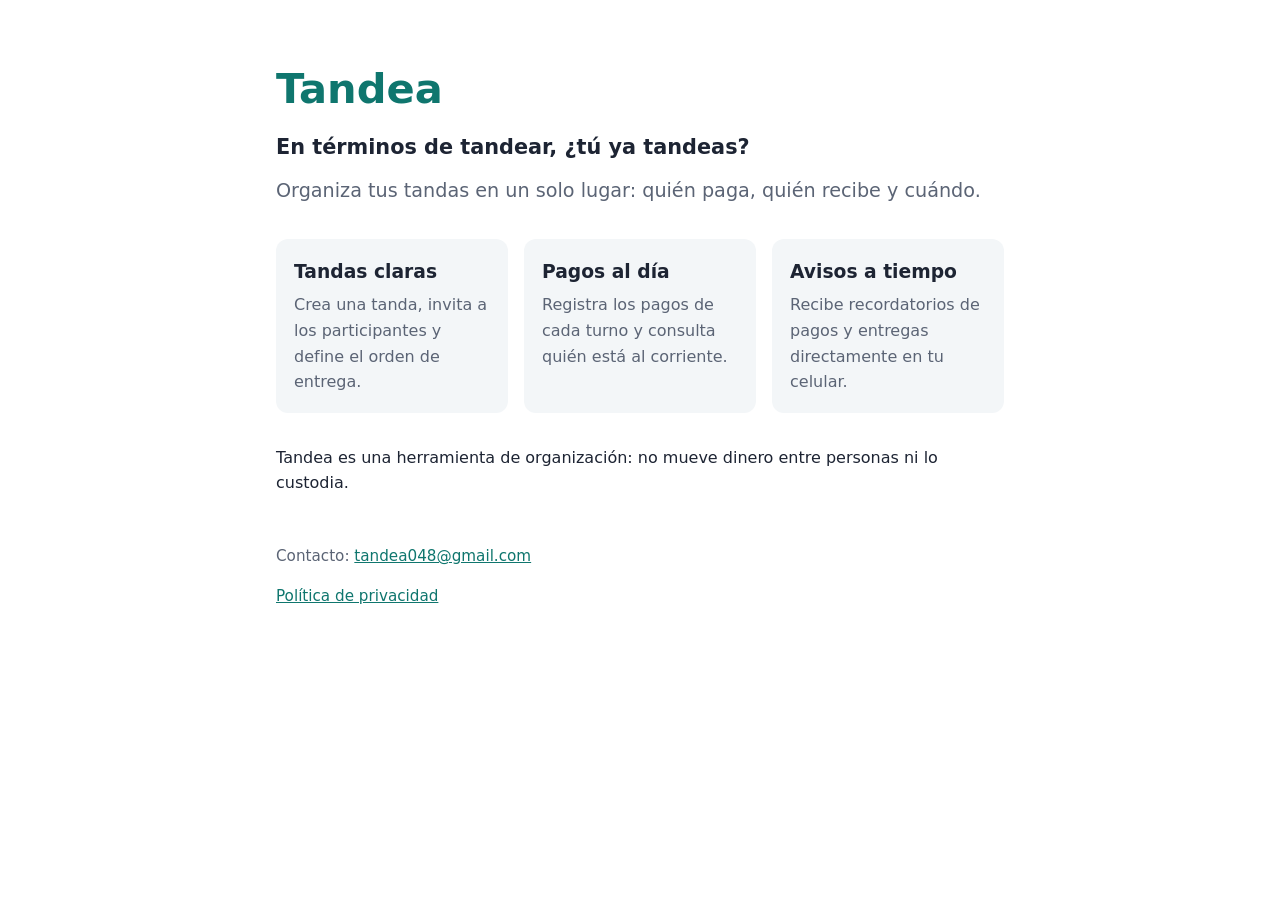
==== index.html @ 9097ab97 "Sitio web y politica de privacidad" ====
<!doctype html>
<html lang="es">
<head>
  <meta charset="utf-8">
  <meta name="viewport" content="width=device-width, initial-scale=1">
  <title>Tandea</title>
  <meta name="description" content="Tandea: organiza tus tandas de forma simple, con pagos, entregas y recordatorios.">
  <style>
    :root { --bg:#fff; --fg:#1d2433; --muted:#5b6475; --brand:#0f766e; --card:#f3f6f8; }
    @media (prefers-color-scheme: dark) {
      :root { --bg:#10151c; --fg:#e8ecf2; --muted:#a3adbd; --brand:#2dd4bf; --card:#1a222d; }
    }
    * { box-sizing: border-box; }
    body { margin:0; font-family: system-ui, -apple-system, "Segoe UI", Roboto, sans-serif; background:var(--bg); color:var(--fg); line-height:1.6; }
    main { max-width: 760px; margin: 0 auto; padding: 56px 16px; }
    h1 { font-size: 2.6rem; margin: 0 0 8px; color: var(--brand); }
    .slogan { font-size: 1.3rem; font-weight: 600; margin: 0 0 12px; }
    .lead { font-size: 1.2rem; color: var(--muted); margin: 0 0 32px; }
    .grid { display:grid; gap:16px; grid-template-columns: repeat(auto-fit, minmax(210px, 1fr)); margin: 32px 0; }
    .card { background: var(--card); border-radius: 12px; padding: 18px; }
    .card h3 { margin: 0 0 6px; }
    .card p { margin: 0; color: var(--muted); }
    footer { margin-top: 48px; color: var(--muted); font-size: .95rem; }
    a { color: var(--brand); }
  </style>
</head>
<body>
  <main>
    <h1>Tandea</h1>
    <p class="slogan">En términos de tandear, ¿tú ya tandeas?</p>
    <p class="lead">Organiza tus tandas en un solo lugar: quién paga, quién recibe y cuándo.</p>

    <div class="grid">
      <div class="card"><h3>Tandas claras</h3><p>Crea una tanda, invita a los participantes y define el orden de entrega.</p></div>
      <div class="card"><h3>Pagos al día</h3><p>Registra los pagos de cada turno y consulta quién está al corriente.</p></div>
      <div class="card"><h3>Avisos a tiempo</h3><p>Recibe recordatorios de pagos y entregas directamente en tu celular.</p></div>
    </div>

    <p>Tandea es una herramienta de organización: no mueve dinero entre personas ni lo custodia.</p>

    <footer>
      <p>Contacto: <a href="mailto:tandea048@gmail.com">tandea048@gmail.com</a></p>
      <p><a href="privacidad.html">Política de privacidad</a></p>
    </footer>
  </main>
</body>
</html>
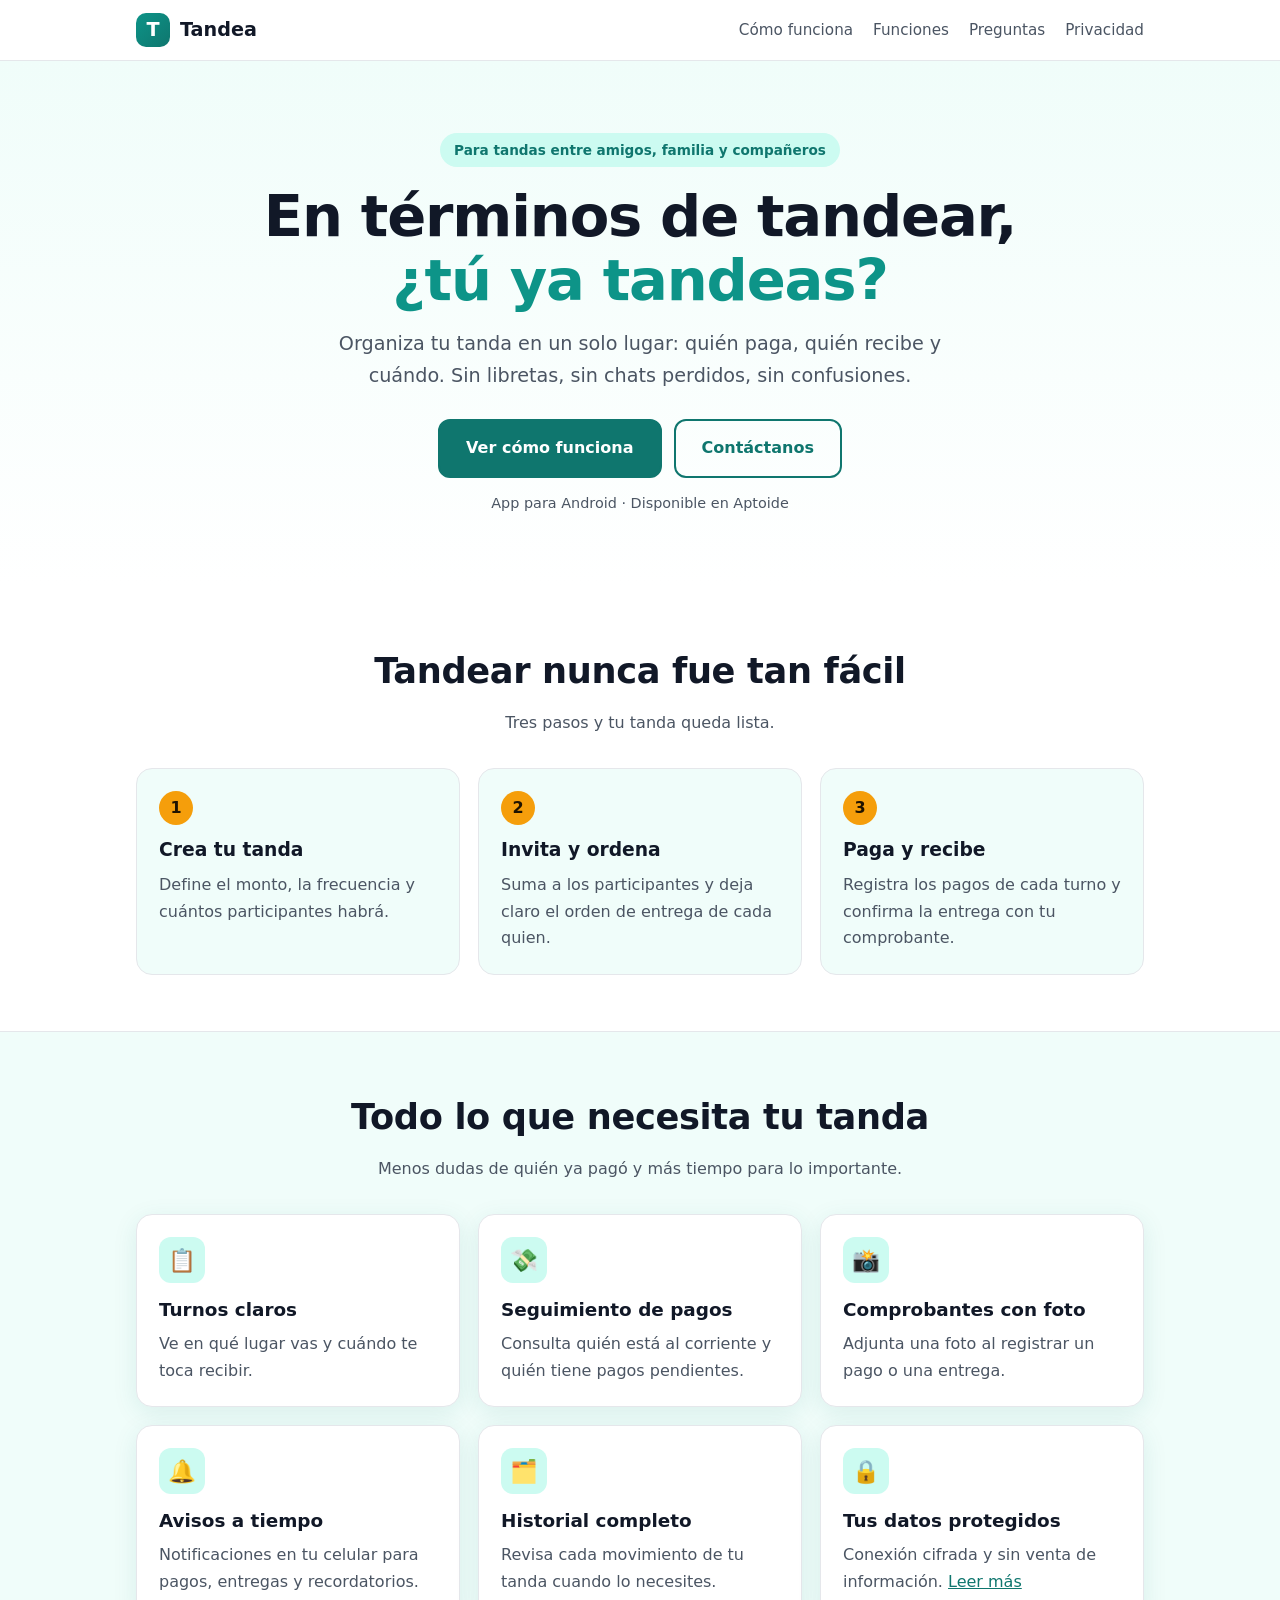
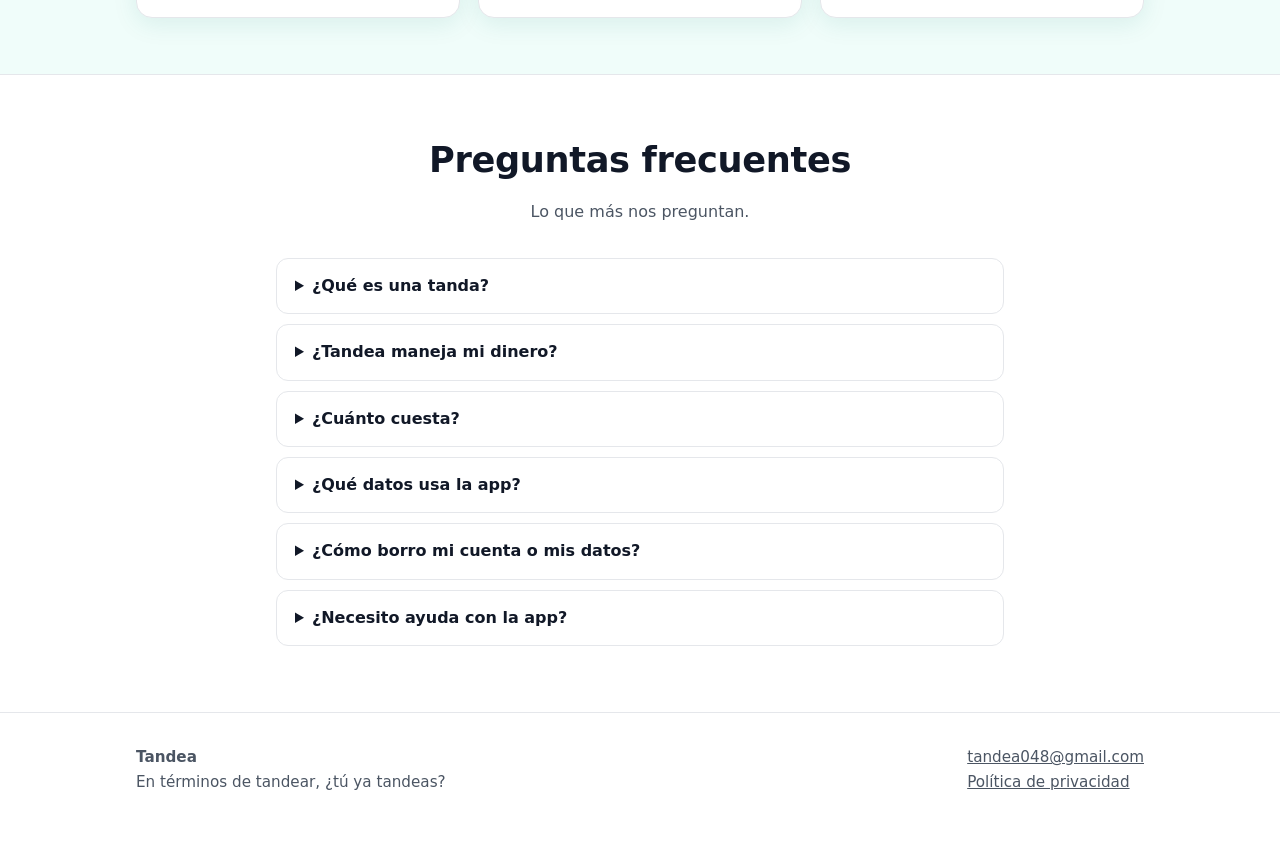
==== commit ea31914a: "Rediseno de la landing y la politica de privacidad" ====
--- a/index.html
+++ b/index.html
@@ -3,45 +3,110 @@
 <head>
   <meta charset="utf-8">
   <meta name="viewport" content="width=device-width, initial-scale=1">
-  <title>Tandea</title>
-  <meta name="description" content="Tandea: organiza tus tandas de forma simple, con pagos, entregas y recordatorios.">
-  <style>
-    :root { --bg:#fff; --fg:#1d2433; --muted:#5b6475; --brand:#0f766e; --card:#f3f6f8; }
-    @media (prefers-color-scheme: dark) {
-      :root { --bg:#10151c; --fg:#e8ecf2; --muted:#a3adbd; --brand:#2dd4bf; --card:#1a222d; }
-    }
-    * { box-sizing: border-box; }
-    body { margin:0; font-family: system-ui, -apple-system, "Segoe UI", Roboto, sans-serif; background:var(--bg); color:var(--fg); line-height:1.6; }
-    main { max-width: 760px; margin: 0 auto; padding: 56px 16px; }
-    h1 { font-size: 2.6rem; margin: 0 0 8px; color: var(--brand); }
-    .slogan { font-size: 1.3rem; font-weight: 600; margin: 0 0 12px; }
-    .lead { font-size: 1.2rem; color: var(--muted); margin: 0 0 32px; }
-    .grid { display:grid; gap:16px; grid-template-columns: repeat(auto-fit, minmax(210px, 1fr)); margin: 32px 0; }
-    .card { background: var(--card); border-radius: 12px; padding: 18px; }
-    .card h3 { margin: 0 0 6px; }
-    .card p { margin: 0; color: var(--muted); }
-    footer { margin-top: 48px; color: var(--muted); font-size: .95rem; }
-    a { color: var(--brand); }
-  </style>
+  <title>Tandea · Organiza tus tandas</title>
+  <meta name="description" content="Tandea: organiza tus tandas en un solo lugar. Turnos, pagos, entregas y recordatorios en tu celular.">
+  <meta name="theme-color" content="#0d9488">
+  <meta property="og:title" content="Tandea · En términos de tandear, ¿tú ya tandeas?">
+  <meta property="og:description" content="Organiza tus tandas: quién paga, quién recibe y cuándo.">
+  <meta property="og:type" content="website">
+  <link rel="icon" href="data:image/svg+xml,%3Csvg xmlns='http://www.w3.org/2000/svg' viewBox='0 0 100 100'%3E%3Crect width='100' height='100' rx='24' fill='%230d9488'/%3E%3Ctext x='50' y='70' font-size='62' font-weight='800' text-anchor='middle' fill='white' font-family='Arial'%3ET%3C/text%3E%3C/svg%3E">
+  <link rel="stylesheet" href="style.css">
 </head>
 <body>
-  <main>
-    <h1>Tandea</h1>
-    <p class="slogan">En términos de tandear, ¿tú ya tandeas?</p>
-    <p class="lead">Organiza tus tandas en un solo lugar: quién paga, quién recibe y cuándo.</p>
+  <header class="nav">
+    <div class="wrap">
+      <a class="logo" href="#inicio"><span class="logo-mark">T</span> Tandea</a>
+      <ul>
+        <li><a href="#como-funciona">Cómo funciona</a></li>
+        <li><a href="#funciones">Funciones</a></li>
+        <li><a href="#faq">Preguntas</a></li>
+        <li><a href="privacidad.html">Privacidad</a></li>
+      </ul>
+    </div>
+  </header>
 
-    <div class="grid">
-      <div class="card"><h3>Tandas claras</h3><p>Crea una tanda, invita a los participantes y define el orden de entrega.</p></div>
-      <div class="card"><h3>Pagos al día</h3><p>Registra los pagos de cada turno y consulta quién está al corriente.</p></div>
-      <div class="card"><h3>Avisos a tiempo</h3><p>Recibe recordatorios de pagos y entregas directamente en tu celular.</p></div>
+  <main id="inicio">
+    <div class="hero">
+      <div class="wrap">
+        <span class="badge">Para tandas entre amigos, familia y compañeros</span>
+        <h1>En términos de tandear,<br><span>¿tú ya tandeas?</span></h1>
+        <p class="lead">Organiza tu tanda en un solo lugar: quién paga, quién recibe y cuándo. Sin libretas, sin chats perdidos, sin confusiones.</p>
+        <div class="cta-row">
+          <a class="btn" href="#como-funciona">Ver cómo funciona</a>
+          <a class="btn ghost" href="mailto:tandea048@gmail.com">Contáctanos</a>
+        </div>
+        <p class="note">App para Android · Disponible en Aptoide</p>
+      </div>
     </div>
 
-    <p>Tandea es una herramienta de organización: no mueve dinero entre personas ni lo custodia.</p>
+    <section id="como-funciona">
+      <div class="wrap center">
+        <h2>Tandear nunca fue tan fácil</h2>
+        <p class="sub">Tres pasos y tu tanda queda lista.</p>
+        <div class="steps" style="text-align:left">
+          <div class="step"><h3>Crea tu tanda</h3><p>Define el monto, la frecuencia y cuántos participantes habrá.</p></div>
+          <div class="step"><h3>Invita y ordena</h3><p>Suma a los participantes y deja claro el orden de entrega de cada quien.</p></div>
+          <div class="step"><h3>Paga y recibe</h3><p>Registra los pagos de cada turno y confirma la entrega con tu comprobante.</p></div>
+        </div>
+      </div>
+    </section>
 
-    <footer>
-      <p>Contacto: <a href="mailto:tandea048@gmail.com">tandea048@gmail.com</a></p>
-      <p><a href="privacidad.html">Política de privacidad</a></p>
-    </footer>
+    <section id="funciones" class="band">
+      <div class="wrap">
+        <div class="center">
+          <h2>Todo lo que necesita tu tanda</h2>
+          <p class="sub">Menos dudas de quién ya pagó y más tiempo para lo importante.</p>
+        </div>
+        <div class="grid">
+          <div class="card"><div class="icon">📋</div><h3>Turnos claros</h3><p>Ve en qué lugar vas y cuándo te toca recibir.</p></div>
+          <div class="card"><div class="icon">💸</div><h3>Seguimiento de pagos</h3><p>Consulta quién está al corriente y quién tiene pagos pendientes.</p></div>
+          <div class="card"><div class="icon">📸</div><h3>Comprobantes con foto</h3><p>Adjunta una foto al registrar un pago o una entrega.</p></div>
+          <div class="card"><div class="icon">🔔</div><h3>Avisos a tiempo</h3><p>Notificaciones en tu celular para pagos, entregas y recordatorios.</p></div>
+          <div class="card"><div class="icon">🗂️</div><h3>Historial completo</h3><p>Revisa cada movimiento de tu tanda cuando lo necesites.</p></div>
+          <div class="card"><div class="icon">🔒</div><h3>Tus datos protegidos</h3><p>Conexión cifrada y sin venta de información. <a href="privacidad.html">Leer más</a></p></div>
+        </div>
+      </div>
+    </section>
+
+    <section id="faq">
+      <div class="wrap" style="max-width:760px">
+        <div class="center">
+          <h2>Preguntas frecuentes</h2>
+          <p class="sub">Lo que más nos preguntan.</p>
+        </div>
+        <details>
+          <summary>¿Qué es una tanda?</summary>
+          <p>Es un ahorro en grupo: cada participante aporta una cantidad cada periodo y, por turnos, uno de ellos recibe el total.</p>
+        </details>
+        <details>
+          <summary>¿Tandea maneja mi dinero?</summary>
+          <p>No. Tandea es una herramienta de organización: sirve para llevar el control de turnos, pagos y entregas, pero no mueve ni custodia dinero.</p>
+        </details>
+        <details>
+          <summary>¿Cuánto cuesta?</summary>
+          <p>Descargar la app no tiene costo.</p>
+        </details>
+        <details>
+          <summary>¿Qué datos usa la app?</summary>
+          <p>Tu nombre, correo y la información de tus tandas. Todo el detalle está en la <a href="privacidad.html">política de privacidad</a>.</p>
+        </details>
+        <details>
+          <summary>¿Cómo borro mi cuenta o mis datos?</summary>
+          <p>Escríbenos a <a href="mailto:tandea048@gmail.com">tandea048@gmail.com</a> y los eliminamos.</p>
+        </details>
+        <details>
+          <summary>¿Necesito ayuda con la app?</summary>
+          <p>Escríbenos a <a href="mailto:tandea048@gmail.com">tandea048@gmail.com</a>. Respondemos lo antes posible.</p>
+        </details>
+      </div>
+    </section>
   </main>
+
+  <footer>
+    <div class="wrap">
+      <div><strong>Tandea</strong><br>En términos de tandear, ¿tú ya tandeas?</div>
+      <div><a href="mailto:tandea048@gmail.com">tandea048@gmail.com</a><br><a href="privacidad.html">Política de privacidad</a></div>
+    </div>
+  </footer>
 </body>
 </html>
--- a/style.css
+++ b/style.css
@@ -0,0 +1,154 @@
+:root {
+  --bg: #ffffff;
+  --bg-soft: #f0fdfa;
+  --card: #ffffff;
+  --fg: #111827;
+  --muted: #4b5563;
+  --line: #e5e7eb;
+  --brand: #0d9488;
+  --brand-dark: #0f766e;
+  --brand-light: #ccfbf1;
+  --accent: #f59e0b;
+  --radius: 16px;
+  --shadow: 0 6px 24px rgba(15, 118, 110, 0.10);
+}
+
+@media (prefers-color-scheme: dark) {
+  :root {
+    --bg: #0b1114;
+    --bg-soft: #0f1a1c;
+    --card: #131d20;
+    --fg: #e8f0ef;
+    --muted: #9db0ae;
+    --line: #223033;
+    --brand: #2dd4bf;
+    --brand-dark: #14b8a6;
+    --brand-light: #123a37;
+    --accent: #fbbf24;
+    --shadow: 0 6px 24px rgba(0, 0, 0, 0.35);
+  }
+}
+
+* { box-sizing: border-box; }
+html { scroll-behavior: smooth; }
+
+body {
+  margin: 0;
+  font-family: system-ui, -apple-system, "Segoe UI", Roboto, sans-serif;
+  background: var(--bg);
+  color: var(--fg);
+  line-height: 1.65;
+  -webkit-text-size-adjust: 100%;
+}
+
+a { color: var(--brand-dark); }
+@media (prefers-color-scheme: dark) { a { color: var(--brand); } }
+
+.wrap { max-width: 1040px; margin: 0 auto; padding: 0 16px; }
+
+/* Navegación */
+.nav {
+  position: sticky; top: 0; z-index: 10;
+  background: color-mix(in srgb, var(--bg) 88%, transparent);
+  backdrop-filter: blur(8px);
+  border-bottom: 1px solid var(--line);
+}
+.nav .wrap { display: flex; align-items: center; justify-content: space-between; height: 60px; }
+.logo { display: flex; align-items: center; gap: 10px; font-weight: 800; font-size: 1.2rem; color: var(--fg); text-decoration: none; }
+.logo-mark {
+  width: 34px; height: 34px; border-radius: 10px;
+  background: linear-gradient(135deg, var(--brand), var(--brand-dark));
+  display: grid; place-items: center; color: #fff; font-weight: 800;
+}
+.nav ul { list-style: none; display: flex; gap: 20px; margin: 0; padding: 0; }
+.nav ul a { text-decoration: none; color: var(--muted); font-weight: 500; font-size: .95rem; }
+.nav ul a:hover { color: var(--fg); }
+@media (max-width: 620px) { .nav ul { display: none; } }
+
+/* Hero */
+.hero { background: linear-gradient(180deg, var(--bg-soft), var(--bg)); padding: 72px 0 56px; text-align: center; }
+.badge {
+  display: inline-block; padding: 6px 14px; border-radius: 999px;
+  background: var(--brand-light); color: var(--brand-dark);
+  font-weight: 600; font-size: .85rem; margin-bottom: 18px;
+}
+@media (prefers-color-scheme: dark) { .badge { color: var(--brand); } }
+.hero h1 { font-size: clamp(2.1rem, 6vw, 3.6rem); line-height: 1.1; margin: 0 0 16px; letter-spacing: -0.02em; }
+.hero h1 span { color: var(--brand); }
+.hero p.lead { font-size: 1.2rem; color: var(--muted); max-width: 620px; margin: 0 auto 28px; }
+
+.btn {
+  display: inline-block; padding: 14px 26px; border-radius: 12px;
+  background: var(--brand-dark); color: #fff; text-decoration: none;
+  font-weight: 700; border: 2px solid var(--brand-dark);
+}
+.btn:hover { filter: brightness(1.08); }
+.btn.ghost { background: transparent; color: var(--brand-dark); }
+@media (prefers-color-scheme: dark) {
+  .btn { background: var(--brand); border-color: var(--brand); color: #052e2b; }
+  .btn.ghost { background: transparent; color: var(--brand); }
+}
+.cta-row { display: flex; gap: 12px; justify-content: center; flex-wrap: wrap; }
+.note { margin-top: 14px; font-size: .9rem; color: var(--muted); }
+
+/* Secciones */
+section { padding: 56px 0; }
+section h2 { font-size: clamp(1.6rem, 4vw, 2.2rem); margin: 0 0 10px; letter-spacing: -0.01em; }
+.sub { color: var(--muted); margin: 0 0 32px; max-width: 640px; }
+.center { text-align: center; }
+.center .sub { margin-left: auto; margin-right: auto; }
+
+.grid { display: grid; gap: 18px; grid-template-columns: repeat(auto-fit, minmax(240px, 1fr)); }
+.card {
+  background: var(--card); border: 1px solid var(--line);
+  border-radius: var(--radius); padding: 22px; box-shadow: var(--shadow);
+}
+.card h3 { margin: 12px 0 6px; font-size: 1.15rem; }
+.card p { margin: 0; color: var(--muted); }
+.icon {
+  width: 46px; height: 46px; border-radius: 12px; display: grid; place-items: center;
+  background: var(--brand-light); font-size: 1.4rem;
+}
+
+.steps { counter-reset: paso; display: grid; gap: 18px; grid-template-columns: repeat(auto-fit, minmax(220px, 1fr)); }
+.step { position: relative; padding: 22px 22px 22px 22px; border-radius: var(--radius); background: var(--bg-soft); border: 1px solid var(--line); }
+.step::before {
+  counter-increment: paso; content: counter(paso);
+  display: grid; place-items: center; width: 34px; height: 34px; border-radius: 50%;
+  background: var(--accent); color: #1f1300; font-weight: 800; margin-bottom: 10px;
+}
+.step h3 { margin: 0 0 6px; }
+.step p { margin: 0; color: var(--muted); }
+
+.band { background: var(--bg-soft); border-top: 1px solid var(--line); border-bottom: 1px solid var(--line); }
+
+/* FAQ */
+details { border: 1px solid var(--line); border-radius: 12px; padding: 14px 18px; background: var(--card); margin-bottom: 10px; }
+summary { cursor: pointer; font-weight: 600; }
+details p { margin: 10px 0 0; color: var(--muted); }
+
+/* Pie */
+footer { border-top: 1px solid var(--line); padding: 32px 0 48px; color: var(--muted); font-size: .95rem; }
+footer .wrap { display: flex; flex-wrap: wrap; gap: 12px 28px; justify-content: space-between; }
+footer a { color: var(--muted); }
+
+/* Política de privacidad */
+.doc { max-width: 760px; margin: 0 auto; padding: 40px 16px 72px; }
+.doc h1 { font-size: clamp(1.9rem, 5vw, 2.6rem); margin: 8px 0 6px; letter-spacing: -0.02em; }
+.doc h2 { margin: 40px 0 10px; font-size: 1.4rem; scroll-margin-top: 80px; }
+.doc .meta { color: var(--muted); margin: 0 0 24px; }
+.resumen {
+  background: var(--bg-soft); border: 1px solid var(--line); border-left: 5px solid var(--brand);
+  border-radius: 12px; padding: 18px 20px; margin: 24px 0;
+}
+.resumen h2 { margin: 0 0 8px; font-size: 1.1rem; }
+.resumen ul { margin: 0; padding-left: 20px; }
+.toc { background: var(--card); border: 1px solid var(--line); border-radius: 12px; padding: 16px 22px; }
+.toc ol { margin: 8px 0 0; padding-left: 20px; columns: 2; column-gap: 32px; }
+@media (max-width: 560px) { .toc ol { columns: 1; } }
+.toc li { margin: 2px 0; }
+table { width: 100%; border-collapse: collapse; margin: 12px 0; font-size: .95rem; }
+th, td { text-align: left; padding: 10px 12px; border-bottom: 1px solid var(--line); vertical-align: top; }
+th { color: var(--muted); font-weight: 600; font-size: .85rem; text-transform: uppercase; letter-spacing: .03em; }
+code { background: var(--brand-light); padding: 1px 6px; border-radius: 6px; font-size: .9em; }
+.back { text-decoration: none; font-weight: 600; }
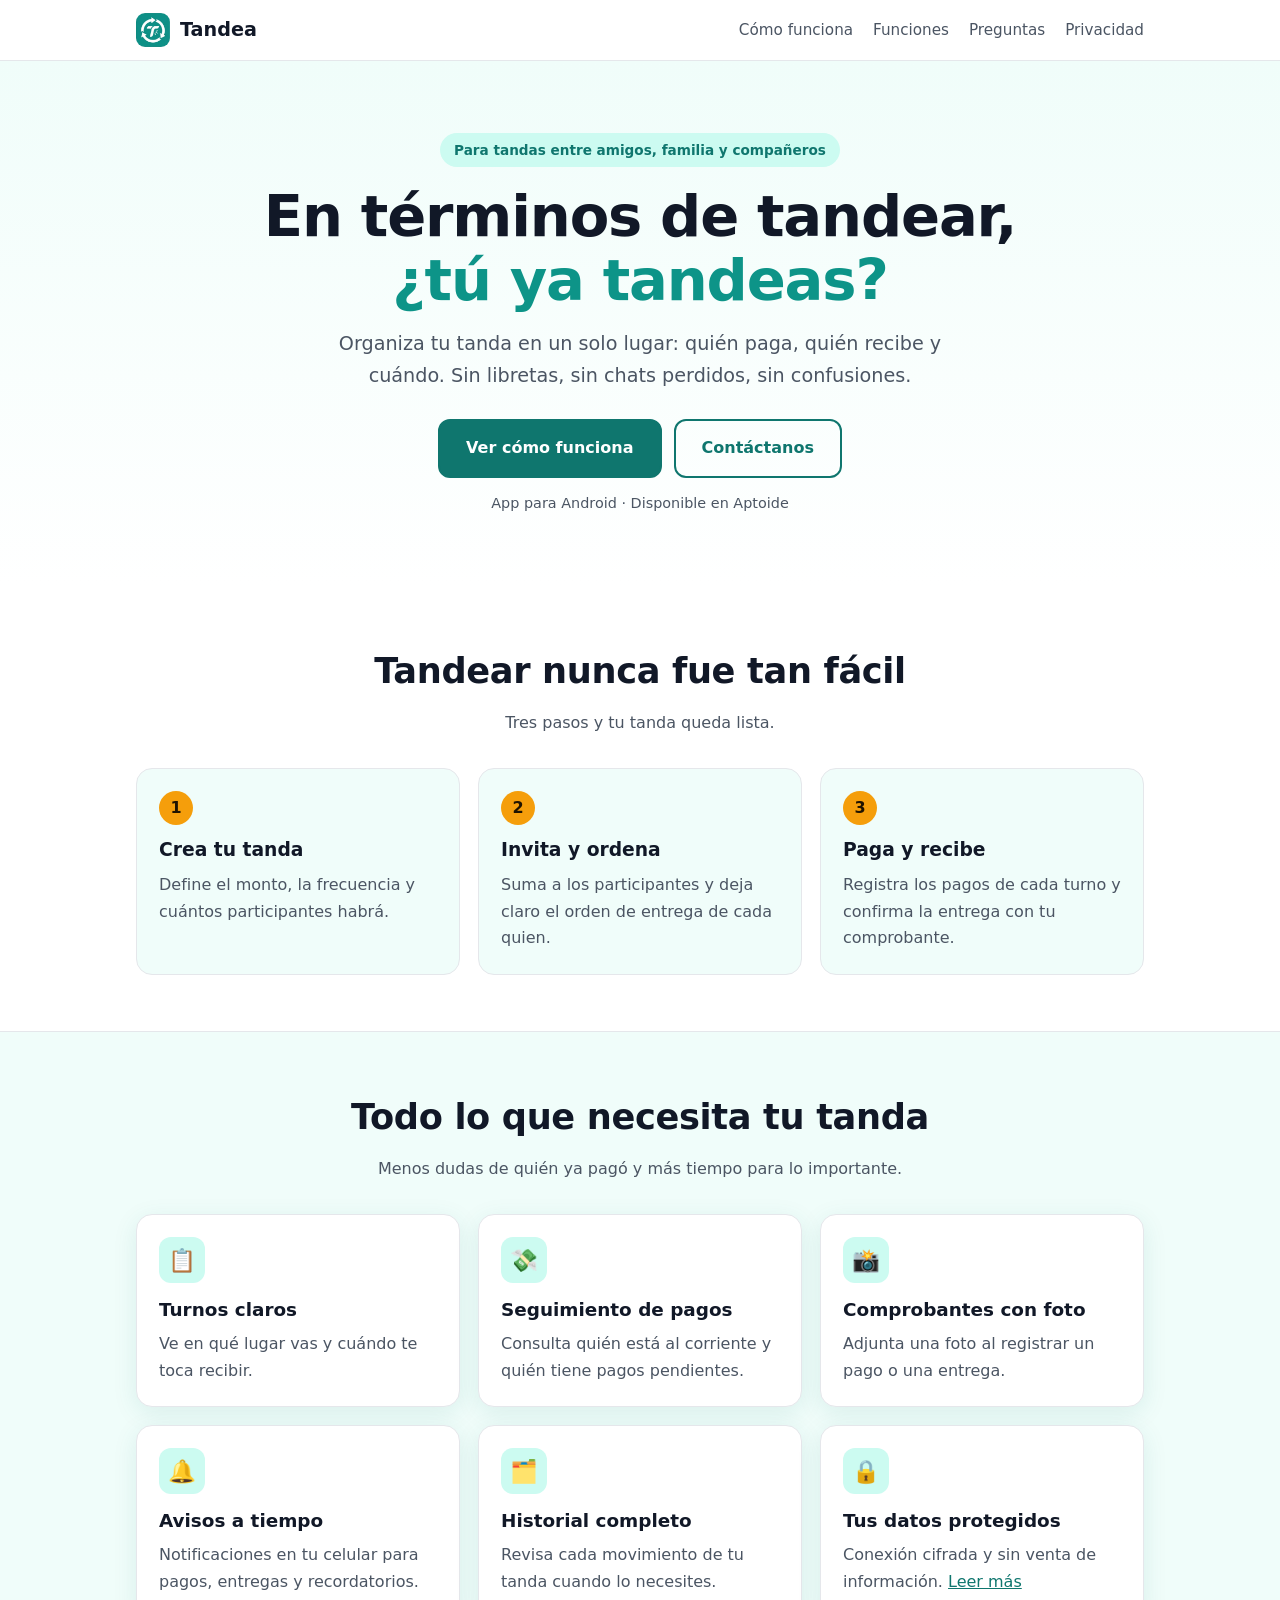
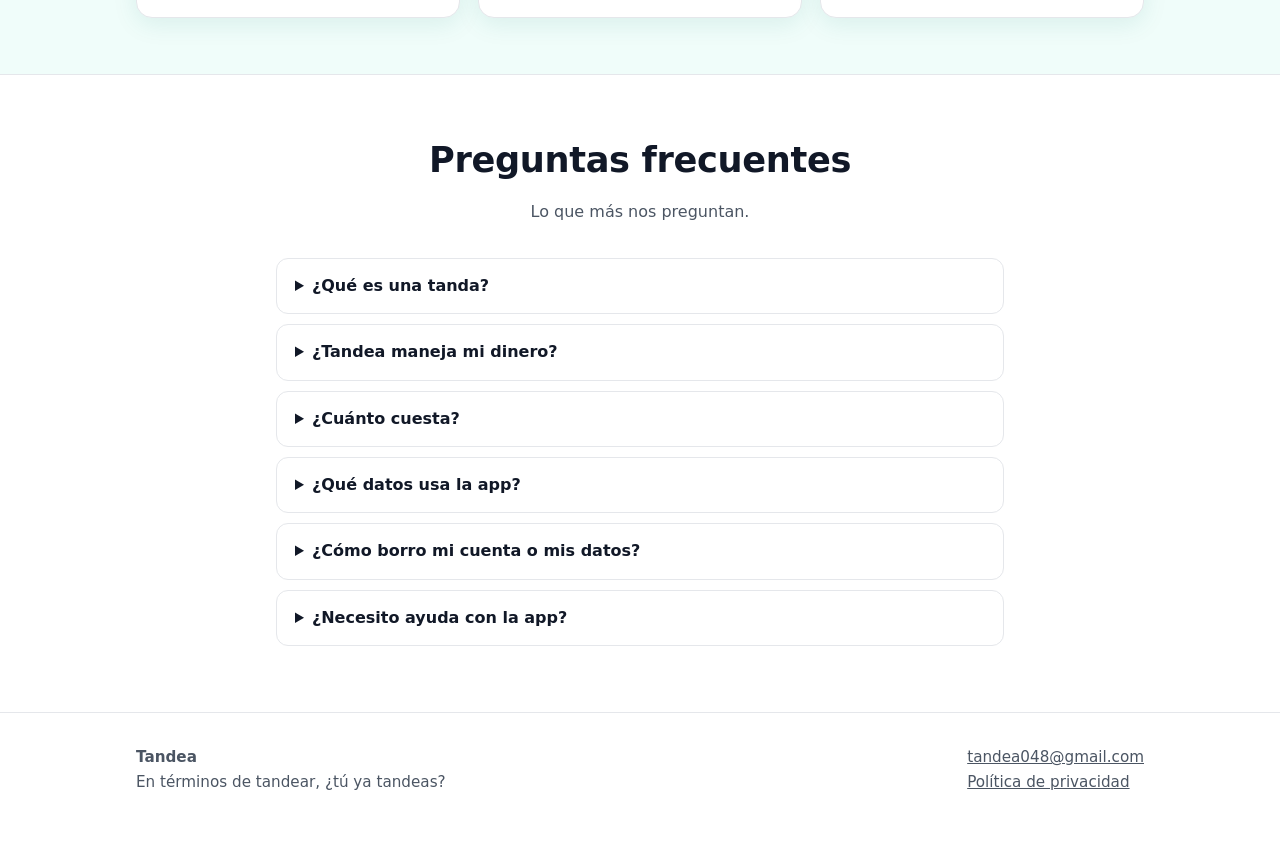
==== commit afb28e1b: "Agrega logo y favicon a la web" ====
--- a/index.html
+++ b/index.html
@@ -9,13 +9,13 @@
   <meta property="og:title" content="Tandea · En términos de tandear, ¿tú ya tandeas?">
   <meta property="og:description" content="Organiza tus tandas: quién paga, quién recibe y cuándo.">
   <meta property="og:type" content="website">
-  <link rel="icon" href="data:image/svg+xml,%3Csvg xmlns='http://www.w3.org/2000/svg' viewBox='0 0 100 100'%3E%3Crect width='100' height='100' rx='24' fill='%230d9488'/%3E%3Ctext x='50' y='70' font-size='62' font-weight='800' text-anchor='middle' fill='white' font-family='Arial'%3ET%3C/text%3E%3C/svg%3E">
+  <link rel="icon" type="image/png" href="favicon.png">
   <link rel="stylesheet" href="style.css">
 </head>
 <body>
   <header class="nav">
     <div class="wrap">
-      <a class="logo" href="#inicio"><span class="logo-mark">T</span> Tandea</a>
+      <a class="logo" href="#inicio"><img class="logo-img" src="logo.png" alt="" width="34" height="34"> Tandea</a>
       <ul>
         <li><a href="#como-funciona">Cómo funciona</a></li>
         <li><a href="#funciones">Funciones</a></li>
--- a/style.css
+++ b/style.css
@@ -152,3 +152,5 @@
 th { color: var(--muted); font-weight: 600; font-size: .85rem; text-transform: uppercase; letter-spacing: .03em; }
 code { background: var(--brand-light); padding: 1px 6px; border-radius: 6px; font-size: .9em; }
 .back { text-decoration: none; font-weight: 600; }
+
+.logo-img { width: 34px; height: 34px; border-radius: 9px; display: block; }
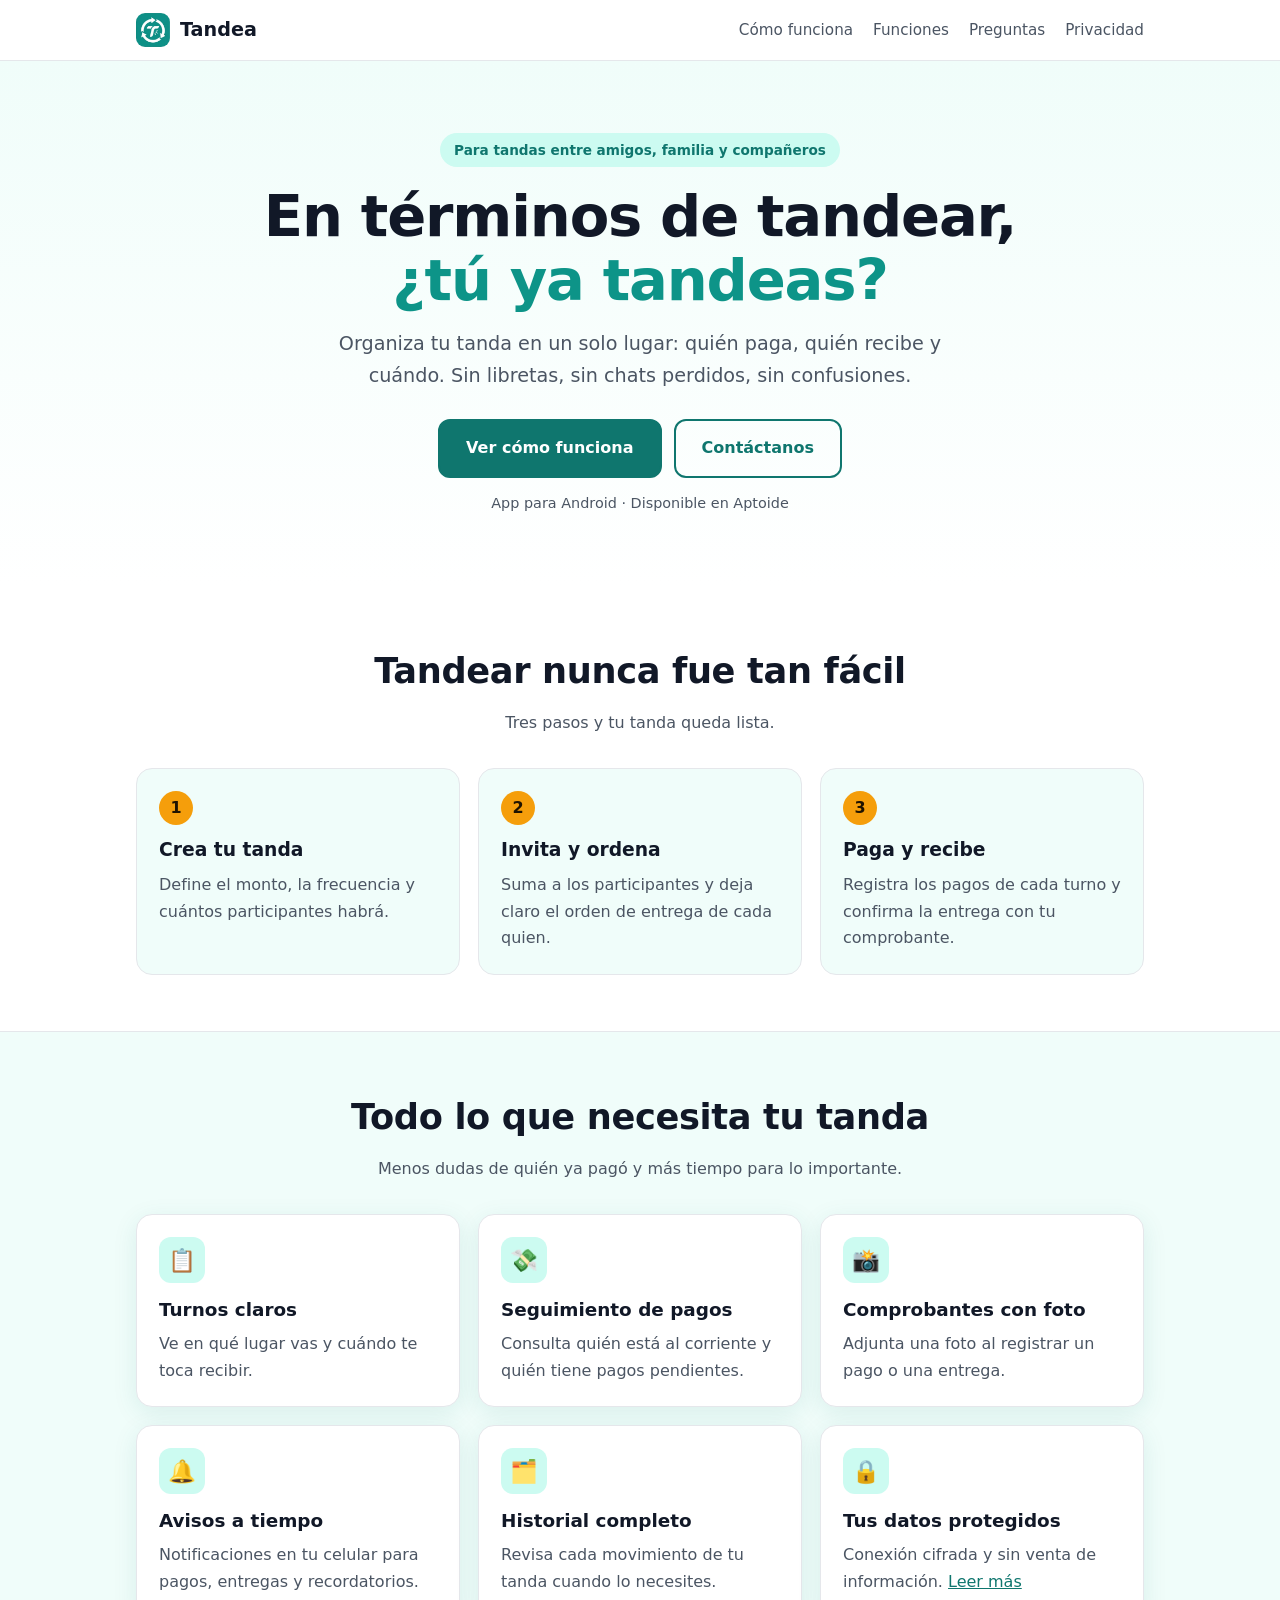
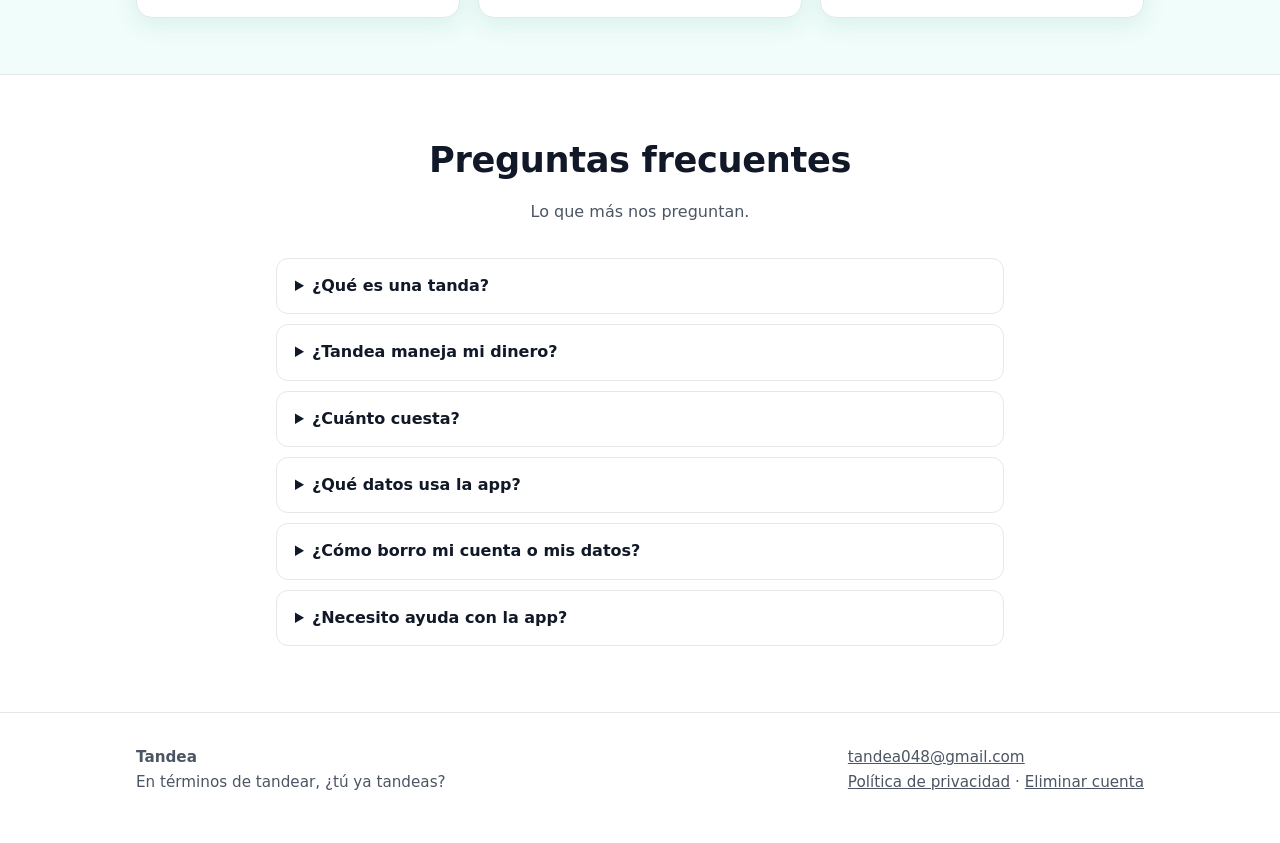
==== commit 919da006: "Politicas de eliminacion" ====
--- a/index.html
+++ b/index.html
@@ -105,7 +105,7 @@
   <footer>
     <div class="wrap">
       <div><strong>Tandea</strong><br>En términos de tandear, ¿tú ya tandeas?</div>
-      <div><a href="mailto:tandea048@gmail.com">tandea048@gmail.com</a><br><a href="privacidad.html">Política de privacidad</a></div>
+      <div><a href="mailto:tandea048@gmail.com">tandea048@gmail.com</a><br><a href="privacidad.html">Política de privacidad</a> · <a href="eliminar-cuenta.html">Eliminar cuenta</a></div>
     </div>
   </footer>
 </body>
